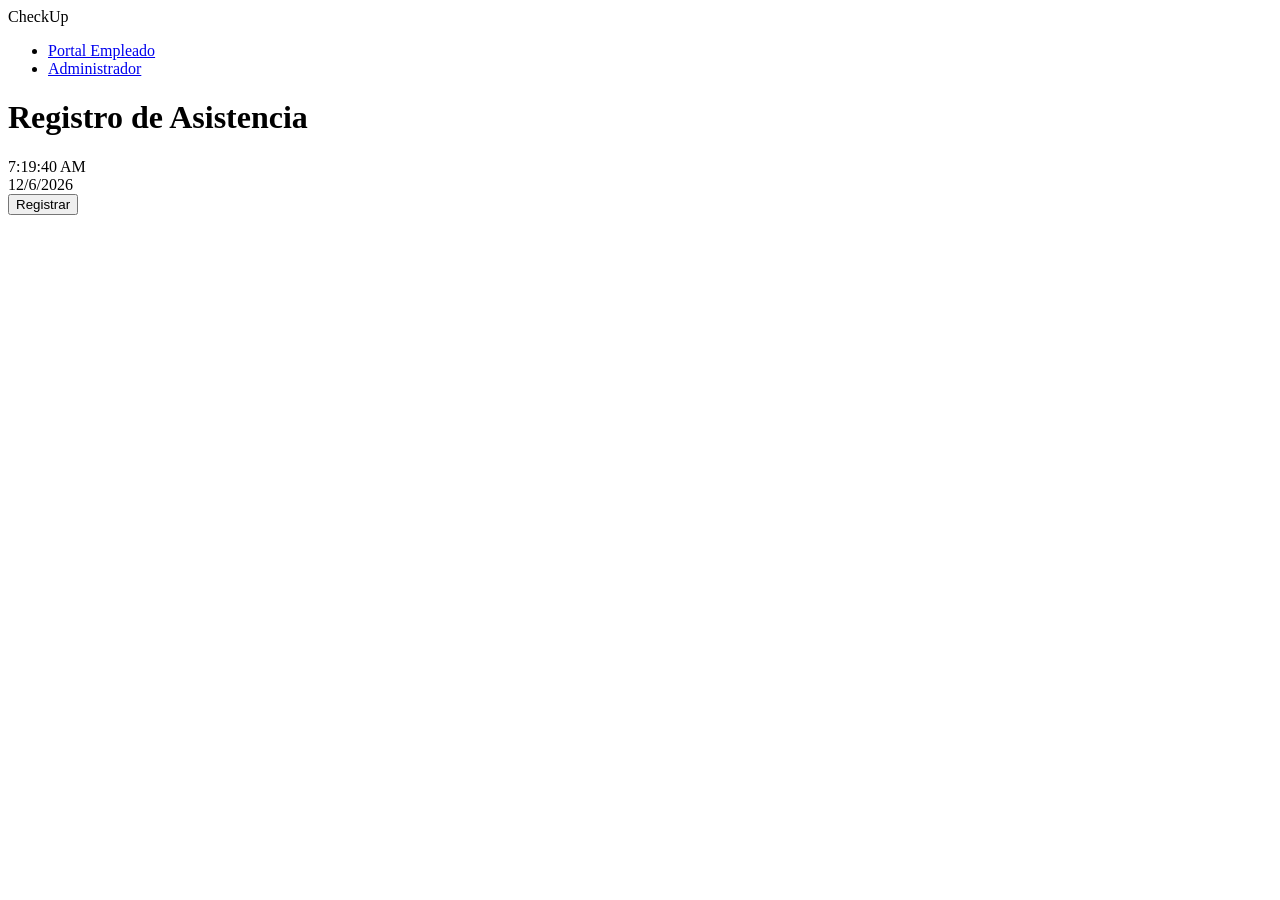
==== inicio.html @ fc943cae "Estructuración de la página" ====
<!DOCTYPE html>
<html lang="es">
<head>
    <meta charset="UTF-8">
    <title>CheckUp</title>
    <link rel="stylesheet" href="styles.css">
    
</head>
<body>


    <nav class="navbar">
        <div class="logo">CheckUp</div>
        <ul class="menu">
            <li><a href="empleado.html" onclick="mostrarEmpleado()">Portal Empleado</a></li>
            <li><a href="admin.html" onclick="mostrarAdmin()">Administrador</a></li>
        </ul>
    </nav>

    <div class="contenedor" id="asistencia">
        <h1>Registro de Asistencia</h1>

        <div class="reloj" id="reloj">00:00:00</div>
        <div class="fecha" id="fecha"></div>

        <button class="btn-asistencia" onclick="registrarAsistencia()">
            Registrar
        </button>
    </div>

    

    <script src="script.js"></script>
</body>
</html>
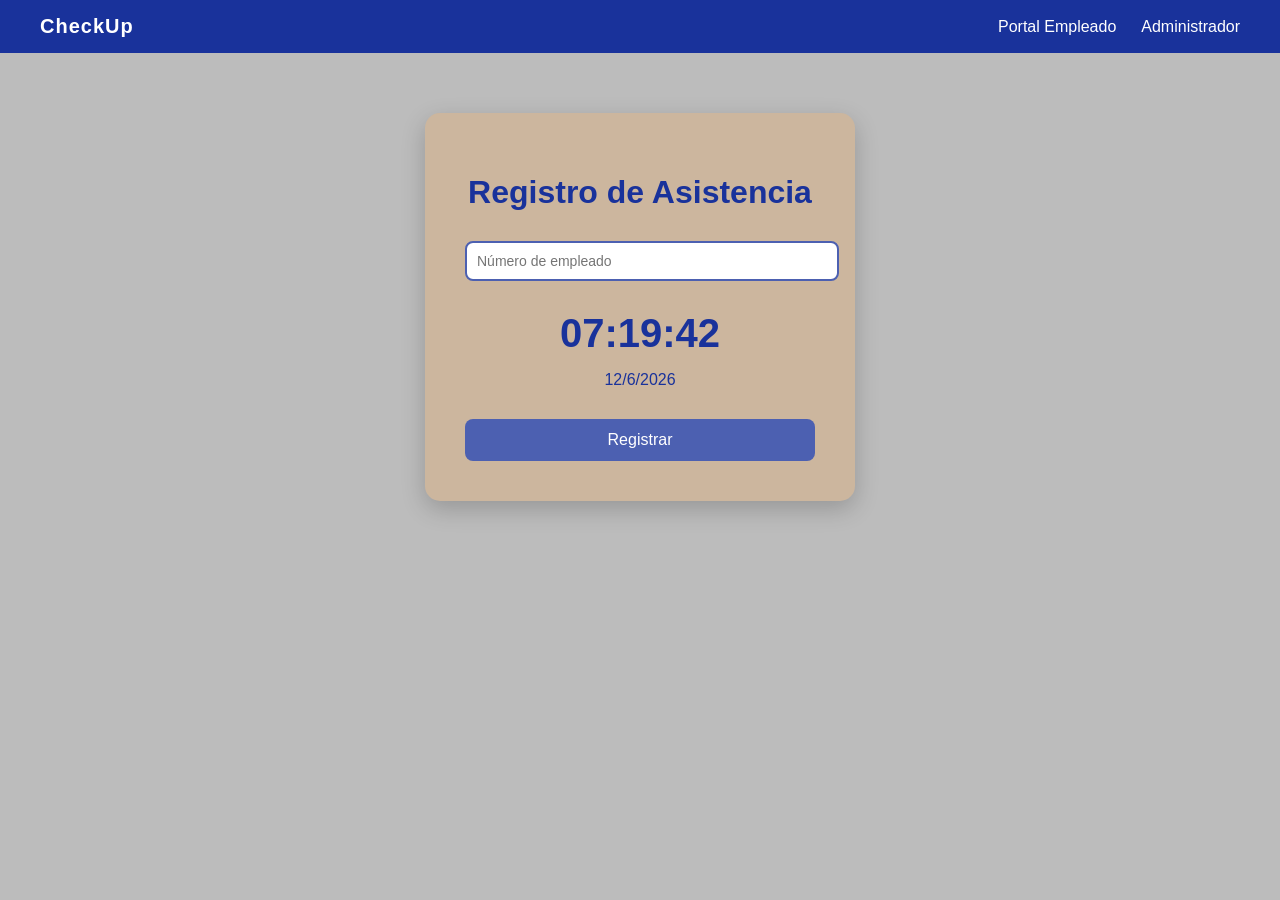
==== commit 946ed726: "Diseño Inicio" ====
--- a/inicio.html
+++ b/inicio.html
@@ -3,7 +3,7 @@
 <head>
     <meta charset="UTF-8">
     <title>CheckUp</title>
-    <link rel="stylesheet" href="styles.css">
+    <link rel="stylesheet" href="estilos.css">
     
 </head>
 <body>
@@ -19,6 +19,7 @@
 
     <div class="contenedor" id="asistencia">
         <h1>Registro de Asistencia</h1>
+        <input type="text" id="empleado" placeholder="Número de empleado">
 
         <div class="reloj" id="reloj">00:00:00</div>
         <div class="fecha" id="fecha"></div>
@@ -28,7 +29,6 @@
         </button>
     </div>
 
-    
 
     <script src="script.js"></script>
 </body>
--- a/estilos.css
+++ b/estilos.css
@@ -0,0 +1,121 @@
+body{
+    margin:0;
+    font-family: Arial, Helvetica, sans-serif;
+    background: #bcbcbc;
+}
+
+/* NAVBAR */
+.navbar{
+    background:#19329b;
+    color:white;
+    padding:15px 40px;
+    display:flex;
+    justify-content:space-between;
+    align-items:center;
+}
+
+.logo{
+    font-weight:bold;
+    font-size:20px;
+    letter-spacing: 1px;
+}
+
+.menu{
+    list-style:none;
+    display:flex;
+    gap:25px;
+    margin:0;
+    padding:0;
+}
+
+.menu li a{
+    color:white;
+    text-decoration:none;
+    font-weight:500;
+    transition:0.3s;
+}
+
+.menu li a:hover{
+    color:#f1c232;
+}
+
+/* CONTENEDORES */
+.contenedor{
+    background: #ccb69e;
+    margin:60px auto;
+    padding:40px;
+    border-radius:15px;
+    box-shadow:0 8px 25px rgba(0,0,0,0.2);
+    text-align:center;
+    width:350px;
+}
+h1{
+    margin-bottom:20px;
+    color:#19329b;
+}
+
+.oculto{
+    display:none;
+}
+
+input{
+    width:100%;
+    padding:10px;
+    margin-top:10px;
+    border:1px solid #ccc;
+    border-radius:8px;
+}
+
+input{
+    width:100%;
+    padding:10px;
+    margin-bottom:15px;
+    border:2px solid #4c60b1;
+    border-radius:8px;
+    font-size:14px;
+    outline:none;
+}
+
+input:focus{
+    border-color:#f1c232;
+}
+
+/* RELOJ */
+.reloj{
+    font-size:40px;
+    font-weight:bold;
+    margin:15px 0;
+    color:#19329b;
+}
+
+.fecha{
+    color:#19329b;
+    margin-bottom:15px;
+}
+
+button{
+    width:100%;
+    padding:12px;
+    margin-top:15px;
+    border:none;
+    border-radius:8px;
+    font-size:16px;
+    cursor:pointer;
+}
+
+.btn-asistencia{
+    width:100%;
+    padding:12px;
+    border:none;
+    border-radius:8px;
+    font-size:16px;
+    cursor:pointer;
+    background:#4c60b1;
+    color:white;
+    transition:0.3s;
+}
+
+.btn-asistencia:hover{
+    background:#f1c232;
+    color:#19329b;
+}
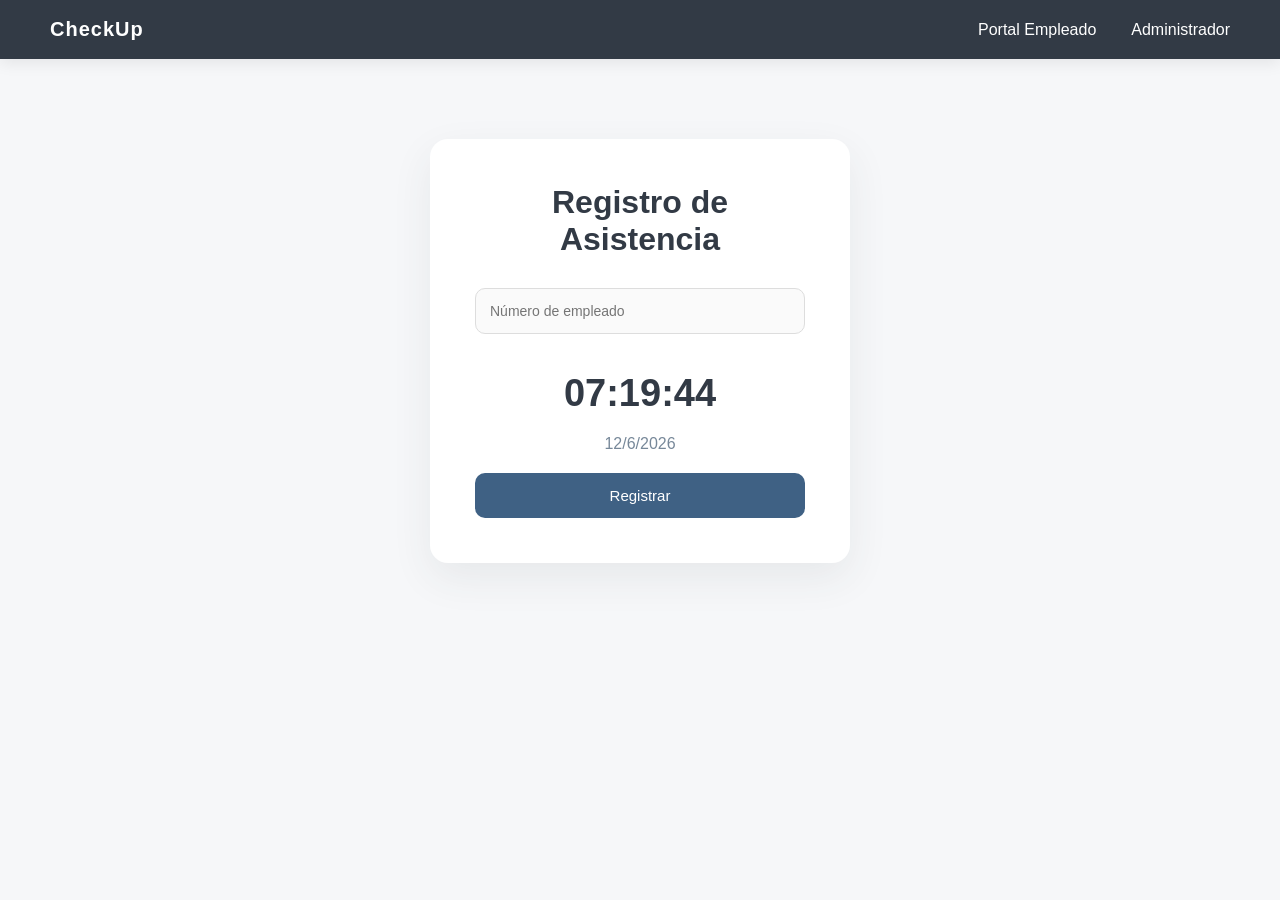
==== commit dcde8cd8: "Módulo asistencia" ====
--- a/inicio.html
+++ b/inicio.html
@@ -12,8 +12,8 @@
     <nav class="navbar">
         <div class="logo">CheckUp</div>
         <ul class="menu">
-            <li><a href="empleado.html" onclick="mostrarEmpleado()">Portal Empleado</a></li>
-            <li><a href="admin.html" onclick="mostrarAdmin()">Administrador</a></li>
+            <li><a href="EMPLEADO/empleado.html" onclick="mostrarEmpleado()">Portal Empleado</a></li>
+            <li><a href="ADMIN/admin.html" onclick="mostrarAdmin()">Administrador</a></li>
         </ul>
     </nav>
 
--- a/estilos.css
+++ b/estilos.css
@@ -1,121 +1,219 @@
+/* ===== RESET ===== */
+*{
+    margin: 0;
+    padding: 0;
+    box-sizing: border-box;
+    font-family: 'Inter', 'Segoe UI', sans-serif;
+}
+
+/* ===== VARIABLES ===== */
+:root{
+    --dark: #323a45;
+    --primary: #3f6184;
+    --secondary: #778899;
+    --light: #f6f7f9;
+    --accent: #d3a39f;
+    --white: #ffffff;
+}
+
+/* ===== BODY ===== */
 body{
-    margin:0;
-    font-family: Arial, Helvetica, sans-serif;
-    background: #bcbcbc;
-}
-
-/* NAVBAR */
+    background-color: var(--light);
+    min-height: 100vh;
+}
+
+/* ===== NAVBAR ===== */
 .navbar{
-    background:#19329b;
-    color:white;
-    padding:15px 40px;
-    display:flex;
-    justify-content:space-between;
-    align-items:center;
+    background: var(--dark);
+    color: var(--white);
+    display: flex;
+    justify-content: space-between;
+    align-items: center;
+    padding: 18px 50px;
+    box-shadow: 0 4px 15px rgba(0,0,0,0.08);
 }
 
 .logo{
-    font-weight:bold;
-    font-size:20px;
+    font-size: 20px;
+    font-weight: 600;
     letter-spacing: 1px;
 }
 
 .menu{
-    list-style:none;
-    display:flex;
-    gap:25px;
-    margin:0;
-    padding:0;
+    list-style: none;
+    display: flex;
+    gap: 35px;
 }
 
 .menu li a{
-    color:white;
-    text-decoration:none;
-    font-weight:500;
-    transition:0.3s;
+    text-decoration: none;
+    color: var(--white);
+    font-weight: 500;
+    position: relative;
+    transition: 0.3s ease;
+}
+
+.menu li a::after{
+    content: "";
+    position: absolute;
+    width: 0%;
+    height: 2px;
+    left: 0;
+    bottom: -6px;
+    background: var(--accent);
+    transition: 0.3s ease;
 }
 
 .menu li a:hover{
-    color:#f1c232;
-}
-
-/* CONTENEDORES */
+    color: var(--accent);
+}
+
+.menu li a:hover::after{
+    width: 100%;
+}
+
+/* ===== CONTENEDOR ===== */
 .contenedor{
-    background: #ccb69e;
-    margin:60px auto;
-    padding:40px;
-    border-radius:15px;
-    box-shadow:0 8px 25px rgba(0,0,0,0.2);
-    text-align:center;
-    width:350px;
-}
+    background: var(--white);
+    width: 420px;
+    margin: 80px auto;
+    padding: 45px;
+    border-radius: 18px;
+    box-shadow: 0 15px 40px rgba(50,58,69,0.08);
+    text-align: center;
+    transition: 0.3s ease;
+}
+
+.contenedor:hover{
+    transform: translateY(-5px);
+}
+
+/* ===== TITULOS ===== */
 h1{
-    margin-bottom:20px;
-    color:#19329b;
-}
-
-.oculto{
-    display:none;
-}
-
+    color: var(--dark);
+    margin-bottom: 30px;
+    font-weight: 600;
+}
+
+/* ===== INPUTS ===== */
 input{
-    width:100%;
-    padding:10px;
-    margin-top:10px;
-    border:1px solid #ccc;
-    border-radius:8px;
-}
-
-input{
-    width:100%;
-    padding:10px;
-    margin-bottom:15px;
-    border:2px solid #4c60b1;
-    border-radius:8px;
-    font-size:14px;
-    outline:none;
+    width: 100%;
+    padding: 14px;
+    margin-bottom: 18px;
+    border-radius: 10px;
+    border: 1px solid #ddd;
+    background: #fafafa;
+    font-size: 14px;
+    transition: all 0.3s ease;
 }
 
 input:focus{
-    border-color:#f1c232;
-}
-
-/* RELOJ */
+    outline: none;
+    border: 1px solid var(--primary);
+    background: var(--white);
+    box-shadow: 0 0 0 3px rgba(63,97,132,0.15);
+}
+
+/* ===== BOTONES ===== */
+.btn-asistencia{
+    width: 100%;
+    padding: 14px;
+    background: var(--primary);
+    color: var(--white);
+    border: none;
+    border-radius: 10px;
+    font-size: 15px;
+    font-weight: 500;
+    cursor: pointer;
+    transition: all 0.3s ease;
+}
+
+.btn-asistencia:hover{
+    background: var(--dark);
+    transform: translateY(-2px);
+}
+
+/* ===== RELOJ ===== */
 .reloj{
-    font-size:40px;
-    font-weight:bold;
-    margin:15px 0;
-    color:#19329b;
+    font-size: 38px;
+    font-weight: 600;
+    color: var(--dark);
+    margin: 20px 0;
 }
 
 .fecha{
-    color:#19329b;
-    margin-bottom:15px;
-}
-
-button{
-    width:100%;
-    padding:12px;
-    margin-top:15px;
-    border:none;
-    border-radius:8px;
-    font-size:16px;
-    cursor:pointer;
-}
-
-.btn-asistencia{
-    width:100%;
-    padding:12px;
-    border:none;
-    border-radius:8px;
-    font-size:16px;
-    cursor:pointer;
-    background:#4c60b1;
-    color:white;
-    transition:0.3s;
-}
-
-.btn-asistencia:hover{
-    background:#f1c232;
-    color:#19329b;
-}
+    color: var(--secondary);
+    margin-bottom: 20px;
+}
+
+/* ===== PANEL EMPLEADO ===== */
+#panelEmpleado{
+    animation: fadeIn 0.4s ease;
+}
+
+#panelEmpleado p{
+    text-align: left;
+    margin-bottom: 12px;
+    font-size: 14px;
+    color: var(--secondary);
+}
+
+#panelEmpleado strong{
+    color: var(--dark);
+}
+
+/* ===== ANIMACIÓN ===== */
+@keyframes fadeIn{
+    from{
+        opacity: 0;
+        transform: translateY(10px);
+    }
+    to{
+        opacity: 1;
+        transform: translateY(0);
+    }
+}
+
+/* ===== TARJETAS ADMIN ===== */
+.card{
+    background: var(--light);
+    padding: 20px;
+    border-radius: 14px;
+    margin-bottom: 20px;
+    text-align: left;
+    box-shadow: 0 8px 20px rgba(50,58,69,0.05);
+    transition: 0.3s ease;
+}
+
+.card:hover{
+    transform: translateY(-4px);
+}
+
+.card h3{
+    color: var(--secondary);
+    font-size: 14px;
+    margin-bottom: 8px;
+}
+
+.card p{
+    font-size: 28px;
+    font-weight: 600;
+    color: var(--dark);
+}
+
+/* ===== BOTÓN CERRAR ===== */
+.btn-danger{
+    width: 100%;
+    padding: 14px;
+    background: var(--accent);
+    color: var(--white);
+    border: none;
+    border-radius: 10px;
+    font-size: 15px;
+    cursor: pointer;
+    transition: 0.3s ease;
+}
+
+.btn-danger:hover{
+    background: #c48f8b;
+}
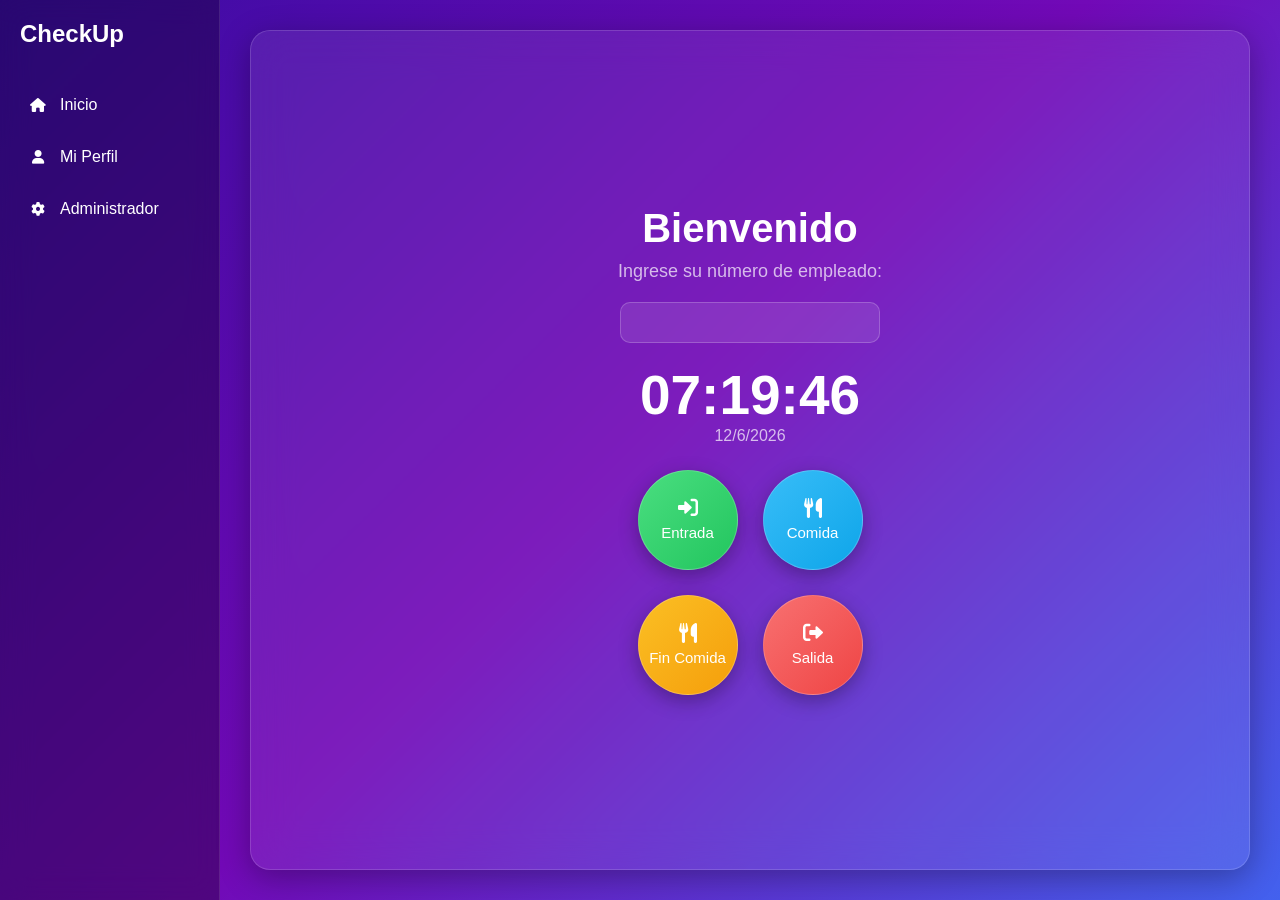
==== commit 4b58eb13: "Cambio diseño de pagina" ====
--- a/inicio.html
+++ b/inicio.html
@@ -4,31 +4,55 @@
     <meta charset="UTF-8">
     <title>CheckUp</title>
     <link rel="stylesheet" href="estilos.css">
-    
+    <link rel="stylesheet" href="https://cdnjs.cloudflare.com/ajax/libs/font-awesome/6.0.0/css/all.min.css">
 </head>
+
 <body>
 
+    <div class="sidebar">
+        <h2 class="logo">CheckUp</h2>
+        <ul>
+            <li><a href="inicio.html"><i class="fas fa-home"></i> Inicio</a></li>
+            <li><a href="EMPLEADO/empleado.html"><i class="fas fa-user"></i> Mi Perfil</a></li>
+            <li><a href="../ADMIN/admin.html"><i class="fas fa-cog"></i> Administrador</a></li>
+        </ul>
+    </div>
 
-    <nav class="navbar">
-        <div class="logo">CheckUp</div>
-        <ul class="menu">
-            <li><a href="EMPLEADO/empleado.html" onclick="mostrarEmpleado()">Portal Empleado</a></li>
-            <li><a href="ADMIN/admin.html" onclick="mostrarAdmin()">Administrador</a></li>
-        </ul>
-    </nav>
+    <!-- CONTENIDO -->
+    <div class="main">
 
-    <div class="contenedor" id="asistencia">
-        <h1>Registro de Asistencia</h1>
-        <input type="text" id="empleado" placeholder="Número de empleado">
+        <h1>Bienvenido</h1>
+        <p id="saludo">Ingrese su número de empleado: </p>
+
+        <input type="text" id="empleado" placeholder="">
 
         <div class="reloj" id="reloj">00:00:00</div>
         <div class="fecha" id="fecha"></div>
 
-        <button class="btn-asistencia" onclick="registrarAsistencia()">
-            Registrar
-        </button>
+        <!-- BOTONES -->
+        <div class="botones">
+            <button class="btn entrada" onclick="registrarAsistencia('entrada')">
+                <i class="fas fa-sign-in-alt"></i>
+                Entrada
+            </button>
+
+            <button class="btn comida" onclick="registrarAsistencia('comida')">
+                <i class="fas fa-utensils"></i>
+                Comida
+            </button>
+
+            <button class="btn fincomida" onclick="registrarAsistencia('fincomida')">
+                <i class="fas fa-utensils"></i>
+                Fin Comida
+            </button>
+
+            <button class="btn salida" onclick="registrarAsistencia('salida')">
+                <i class="fas fa-sign-out-alt"></i>
+                Salida
+            </button>
+        </div>
+
     </div>
-
 
     <script src="script.js"></script>
 </body>
--- a/estilos.css
+++ b/estilos.css
@@ -6,214 +6,270 @@
     font-family: 'Inter', 'Segoe UI', sans-serif;
 }
 
-/* ===== VARIABLES ===== */
-:root{
-    --dark: #323a45;
-    --primary: #3f6184;
-    --secondary: #778899;
-    --light: #f6f7f9;
-    --accent: #d3a39f;
-    --white: #ffffff;
-}
-
-/* ===== BODY ===== */
-body{
-    background-color: var(--light);
-    min-height: 100vh;
-}
-
-/* ===== NAVBAR ===== */
-.navbar{
-    background: var(--dark);
-    color: var(--white);
-    display: flex;
-    justify-content: space-between;
-    align-items: center;
-    padding: 18px 50px;
-    box-shadow: 0 4px 15px rgba(0,0,0,0.08);
-}
-
-.logo{
+/* ===== FONDO PRO ===== */
+body {
+    display: flex;
+    height: 100vh;
+
+    background: linear-gradient(135deg, #3a0ca3, #7209b7, #4361ee);
+    color: white;
+}
+
+/* ===== SIDEBAR GLASS ===== */
+.sidebar {
+    width: 220px;
+    height: 100vh;
+    padding: 20px;
+
+    background: rgba(0, 0, 0, 0.3);
+    backdrop-filter: blur(15px);
+    -webkit-backdrop-filter: blur(15px);
+
+    border-right: 1px solid rgba(255,255,255,0.1);
+}
+
+.sidebar .logo {
+    margin-bottom: 40px;
+}
+
+.sidebar ul {
+    list-style: none;
+}
+
+.sidebar ul li {
+    margin: 18px 0;
+}
+
+/* LINKS SIDEBAR */
+.sidebar a {
+    color: white;
+    text-decoration: none;
+    font-weight: 500;
+
+    display: flex;
+    align-items: center;
+    gap: 12px;
+
+    padding: 8px;
+    border-radius: 8px;
+    transition: 0.3s;
+}
+
+.sidebar a:hover {
+    background: rgba(255,255,255,0.1);
+    transform: translateX(5px);
+}
+
+/* ICONOS */
+.sidebar i {
+    font-size: 14px;
+    width: 20px;
+    text-align: center;
+}
+
+/* ADMIN SECTION */
+.admin-section {
+    background: rgba(255,255,255,0.08);
+    padding: 12px;
+    margin-bottom: 20px;
+    text-align: center;
+    font-weight: bold;
+    border-left: 4px solid #4da6c8;
+    border-radius: 8px;
+}
+
+/* ===== CONTENIDO GLASS ===== */
+.main {
+    flex: 1;
+    margin: 30px;
+    border-radius: 20px;
+    padding: 40px;
+
+    display: flex;
+    flex-direction: column;
+    justify-content: center;
+    align-items: center;
+
+    text-align: center;
+
+    background: rgba(255, 255, 255, 0.08);
+    backdrop-filter: blur(20px);
+    -webkit-backdrop-filter: blur(20px);
+
+    border: 1px solid rgba(255,255,255,0.15);
+    box-shadow: 0 8px 32px rgba(0,0,0,0.3);
+
+    overflow: hidden;
+    position: relative;
+}
+
+/* TITULOS */
+h1 {
+    font-size: 40px;
+    margin-bottom: 10px;
+}
+
+#saludo {
+    color: rgba(255,255,255,0.7);
+    font-size: 18px;
+}
+
+/* INPUT GLASS */
+input {
+    padding: 12px;
+    width: 260px;
+    margin: 20px 0;
+
+    border-radius: 10px;
+    border: 1px solid rgba(255,255,255,0.2);
+    outline: none;
+
+    background: rgba(255,255,255,0.1);
+    color: white;
+    text-align: center;
+}
+
+/* RELOJ */
+.reloj {
+    font-size: 55px;
+    font-weight: bold;
+}
+
+.fecha {
+    margin-bottom: 25px;
+    color: rgba(255,255,255,0.7);
+}
+
+/* BOTONES */
+.botones {
+    display: grid;
+    grid-template-columns: repeat(2, 100px);
+    gap: 25px;
+    justify-content: center;
+}
+
+/* BOTONES GLASS */
+.btn {
+    width: 100px;
+    height: 100px;
+    border-radius: 50%;
+    border: none;
+    cursor: pointer;
+
+    display: flex;
+    flex-direction: column;
+    justify-content: center;
+    align-items: center;
+
+    color: white;
+    font-size: 15px;
+
+    background: rgba(255,255,255,0.1);
+    backdrop-filter: blur(12px);
+
+    border: 1px solid rgba(255,255,255,0.2);
+    box-shadow: 0 6px 20px rgba(0,0,0,0.3);
+
+    transition: 0.3s;
+}
+
+.btn i {
     font-size: 20px;
-    font-weight: 600;
-    letter-spacing: 1px;
-}
-
-.menu{
-    list-style: none;
-    display: flex;
-    gap: 35px;
-}
-
-.menu li a{
-    text-decoration: none;
-    color: var(--white);
-    font-weight: 500;
-    position: relative;
-    transition: 0.3s ease;
-}
-
-.menu li a::after{
-    content: "";
-    position: absolute;
-    width: 0%;
-    height: 2px;
-    left: 0;
-    bottom: -6px;
-    background: var(--accent);
-    transition: 0.3s ease;
-}
-
-.menu li a:hover{
-    color: var(--accent);
-}
-
-.menu li a:hover::after{
+    margin-bottom: 6px;
+}
+
+/* HOVER PRO */
+.btn:hover {
+    transform: scale(1.1);
+    background: rgba(255,255,255,0.2);
+}
+
+/* COLORES SUAVES (GRADIENTE LIGHT) */
+.entrada { background: linear-gradient(135deg, #4ade80, #22c55e); }
+.comida { background: linear-gradient(135deg, #38bdf8, #0ea5e9); }
+.fincomida { background: linear-gradient(135deg, #fbbf24, #f59e0b); }
+.salida { background: linear-gradient(135deg, #f87171, #ef4444); }
+
+/* ===== CONTENEDOR LOGIN GLASS ===== */
+.contenedor {
+    flex: 1;
+
+    display: flex;
+    justify-content: center;
+    align-items: center;
+
+    padding: 40px;
+}
+
+/* TARJETA GLASS */
+#loginEmpleado,
+#panelEmpleado {
+    width: 350px;
+    padding: 30px;
+    border-radius: 20px;
+
+    display: flex;
+    flex-direction: column;
+    align-items: center;
+    gap: 15px;
+
+    background: rgba(255,255,255,0.08);
+    backdrop-filter: blur(20px);
+    -webkit-backdrop-filter: blur(20px);
+
+    border: 1px solid rgba(255,255,255,0.15);
+    box-shadow: 0 8px 32px rgba(0,0,0,0.3);
+}
+
+/* TITULO */
+#loginEmpleado h1,
+#panelEmpleado h1 {
+    margin-bottom: 10px;
+}
+
+/* INPUTS GLASS */
+#loginEmpleado input {
     width: 100%;
-}
-
-/* ===== CONTENEDOR ===== */
-.contenedor{
-    background: var(--white);
-    width: 420px;
-    margin: 80px auto;
-    padding: 45px;
-    border-radius: 18px;
-    box-shadow: 0 15px 40px rgba(50,58,69,0.08);
-    text-align: center;
-    transition: 0.3s ease;
-}
-
-.contenedor:hover{
-    transform: translateY(-5px);
-}
-
-/* ===== TITULOS ===== */
-h1{
-    color: var(--dark);
-    margin-bottom: 30px;
-    font-weight: 600;
-}
-
-/* ===== INPUTS ===== */
-input{
+    padding: 12px;
+
+    border-radius: 10px;
+    border: 1px solid rgba(255,255,255,0.2);
+    outline: none;
+
+    background: rgba(255,255,255,0.1);
+    color: white;
+}
+
+#loginEmpleado input::placeholder {
+    color: white;
+    opacity: 1;
+}
+
+/* BOTON */
+.btn-asistencia {
     width: 100%;
-    padding: 14px;
-    margin-bottom: 18px;
-    border-radius: 10px;
-    border: 1px solid #ddd;
-    background: #fafafa;
-    font-size: 14px;
-    transition: all 0.3s ease;
-}
-
-input:focus{
-    outline: none;
-    border: 1px solid var(--primary);
-    background: var(--white);
-    box-shadow: 0 0 0 3px rgba(63,97,132,0.15);
-}
-
-/* ===== BOTONES ===== */
-.btn-asistencia{
-    width: 100%;
-    padding: 14px;
-    background: var(--primary);
-    color: var(--white);
+    padding: 12px;
+
     border: none;
     border-radius: 10px;
-    font-size: 15px;
-    font-weight: 500;
     cursor: pointer;
-    transition: all 0.3s ease;
-}
-
-.btn-asistencia:hover{
-    background: var(--dark);
-    transform: translateY(-2px);
-}
-
-/* ===== RELOJ ===== */
-.reloj{
-    font-size: 38px;
-    font-weight: 600;
-    color: var(--dark);
-    margin: 20px 0;
-}
-
-.fecha{
-    color: var(--secondary);
-    margin-bottom: 20px;
-}
-
-/* ===== PANEL EMPLEADO ===== */
-#panelEmpleado{
-    animation: fadeIn 0.4s ease;
-}
-
-#panelEmpleado p{
+
+    background: linear-gradient(135deg, #4ade80, #22c55e);
+    color: white;
+    font-weight: bold;
+
+    transition: 0.3s;
+}
+
+/* HOVER BOTON */
+.btn-asistencia:hover {
+    transform: scale(1.05);
+    box-shadow: 0 5px 20px rgba(0,0,0,0.3);
+}
+
+/* TEXTO PANEL */
+#panelEmpleado p {
+    width: 100%;
     text-align: left;
-    margin-bottom: 12px;
-    font-size: 14px;
-    color: var(--secondary);
-}
-
-#panelEmpleado strong{
-    color: var(--dark);
-}
-
-/* ===== ANIMACIÓN ===== */
-@keyframes fadeIn{
-    from{
-        opacity: 0;
-        transform: translateY(10px);
-    }
-    to{
-        opacity: 1;
-        transform: translateY(0);
-    }
-}
-
-/* ===== TARJETAS ADMIN ===== */
-.card{
-    background: var(--light);
-    padding: 20px;
-    border-radius: 14px;
-    margin-bottom: 20px;
-    text-align: left;
-    box-shadow: 0 8px 20px rgba(50,58,69,0.05);
-    transition: 0.3s ease;
-}
-
-.card:hover{
-    transform: translateY(-4px);
-}
-
-.card h3{
-    color: var(--secondary);
-    font-size: 14px;
-    margin-bottom: 8px;
-}
-
-.card p{
-    font-size: 28px;
-    font-weight: 600;
-    color: var(--dark);
-}
-
-/* ===== BOTÓN CERRAR ===== */
-.btn-danger{
-    width: 100%;
-    padding: 14px;
-    background: var(--accent);
-    color: var(--white);
-    border: none;
-    border-radius: 10px;
-    font-size: 15px;
-    cursor: pointer;
-    transition: 0.3s ease;
-}
-
-.btn-danger:hover{
-    background: #c48f8b;
+    color: rgba(255,255,255,0.8);
 }
